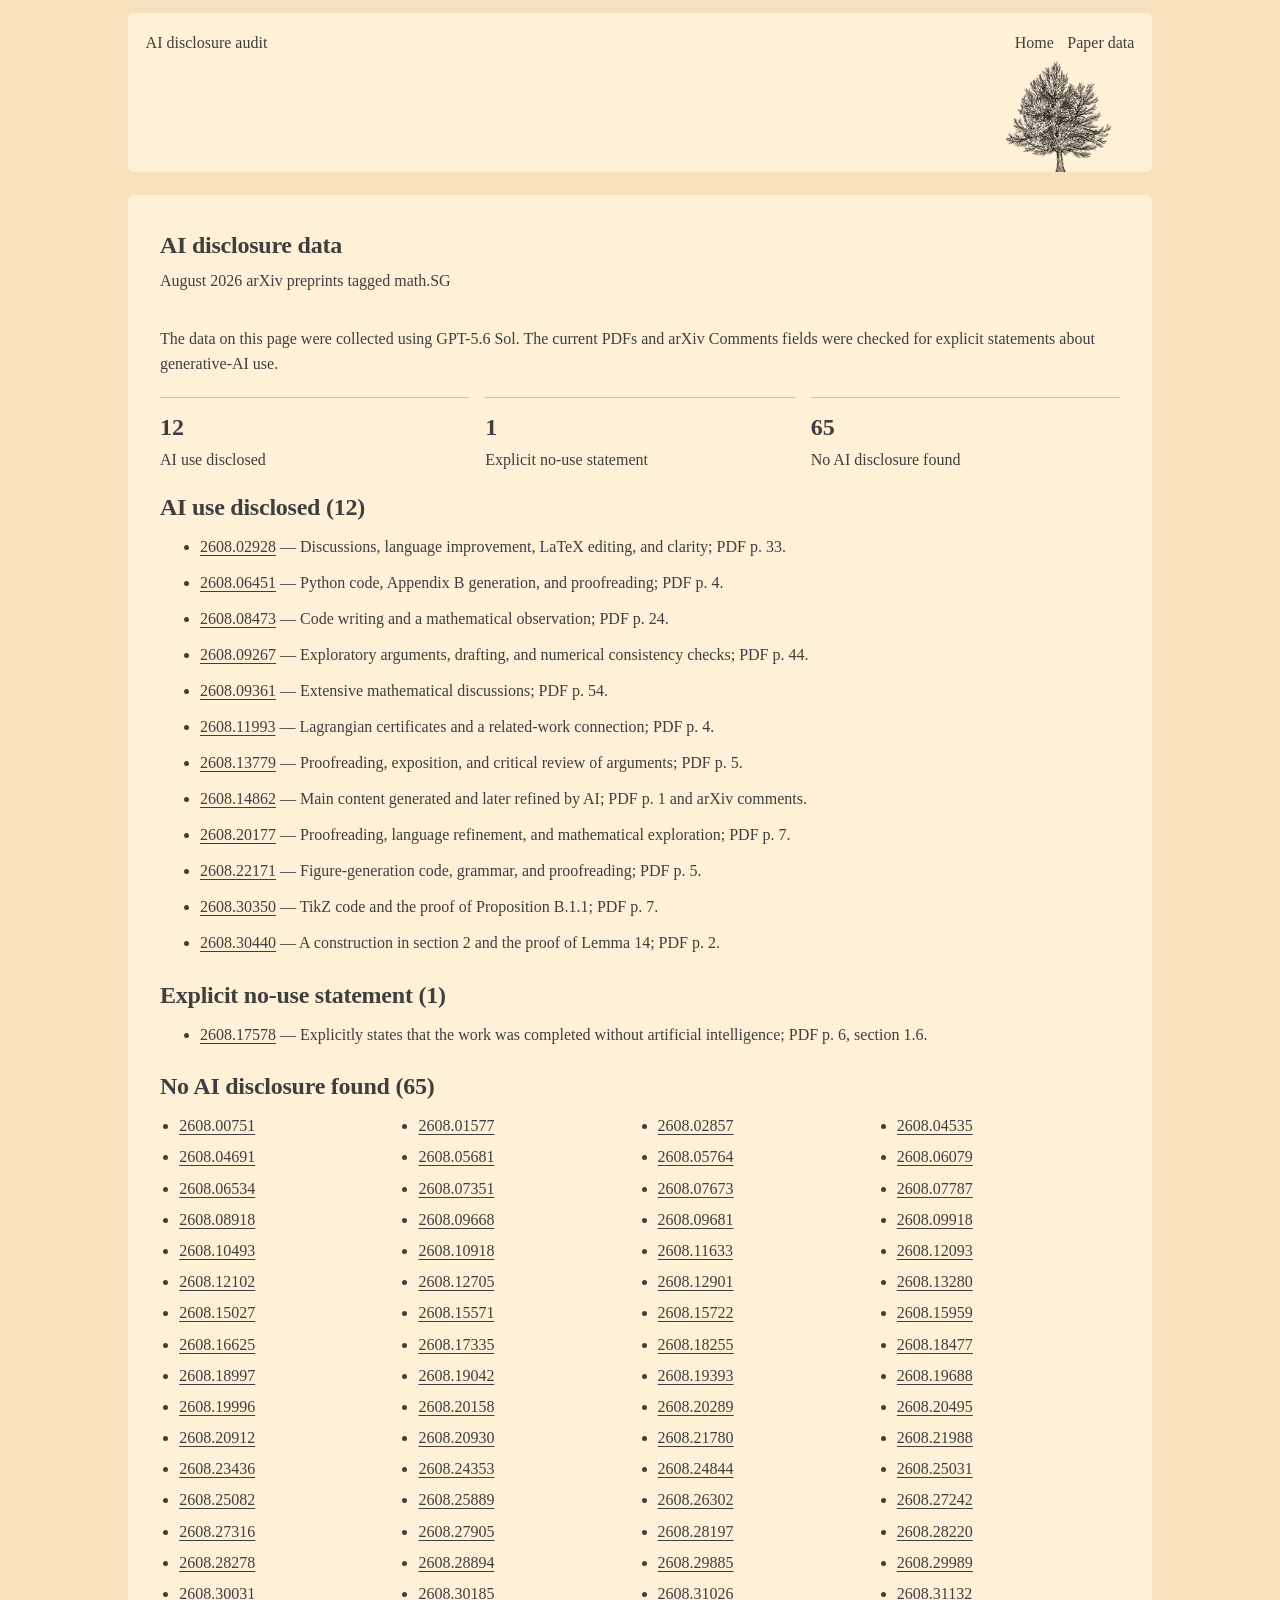
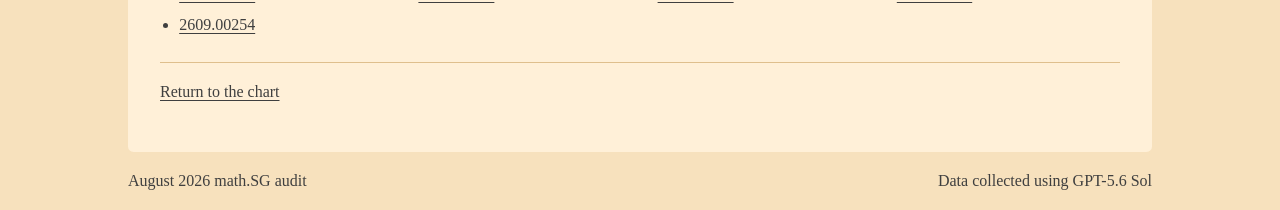
==== ai-disclosure-data.html @ 4f8113ad "Add math.SG AI disclosure analysis" ====
<!doctype html>
<html lang="en">
<head>
  <meta charset="UTF-8" />
  <meta name="viewport" content="width=device-width, initial-scale=1" />
  <meta name="description" content="Paper-by-paper AI disclosure audit for August 2026 arXiv preprints tagged math.SG." />
  <meta name="theme-color" content="#f7e1bd" />
  <title>AI disclosure data</title>
  <link rel="stylesheet" href="styles.css?v=20260910-10" />
</head>
<body class="data-shell">
  <a class="skip-link" href="#content">Skip to content</a>

  <header class="site-header">
    <div class="site-identity">
      <p class="site-byline">AI disclosure audit</p>
    </div>
    <nav class="site-nav" aria-label="Main navigation">
      <a href="index.html">Home</a>
      <a href="#paper-data">Paper data</a>
    </nav>
    <img class="header-tree" src="assets/epinette-tree.png" alt="" aria-hidden="true" />
  </header>

  <main id="content" class="content">
    <section id="paper-data" class="section" aria-labelledby="data-title">
      <div class="section-head">
        <div>
          <h1 id="data-title">AI disclosure data</h1>
          <p class="small-meta">August 2026 arXiv preprints tagged math.SG</p>
        </div>
      </div>

      <p>The data on this page were collected using GPT-5.6 Sol. The current PDFs and arXiv Comments fields were checked for explicit statements about generative-AI use.</p>

      <div class="ai-audit-counts" aria-label="Audit totals">
        <p><strong>12</strong>AI use disclosed</p>
        <p><strong>1</strong>Explicit no-use statement</p>
        <p><strong>65</strong>No AI disclosure found</p>
      </div>

      <h2>AI use disclosed (12)</h2>
      <ul class="ai-evidence-list">
        <li><a href="https://arxiv.org/abs/2608.02928" target="_blank" rel="noreferrer">2608.02928</a> — Discussions, language improvement, LaTeX editing, and clarity; PDF p. 33.</li>
        <li><a href="https://arxiv.org/abs/2608.06451" target="_blank" rel="noreferrer">2608.06451</a> — Python code, Appendix B generation, and proofreading; PDF p. 4.</li>
        <li><a href="https://arxiv.org/abs/2608.08473" target="_blank" rel="noreferrer">2608.08473</a> — Code writing and a mathematical observation; PDF p. 24.</li>
        <li><a href="https://arxiv.org/abs/2608.09267" target="_blank" rel="noreferrer">2608.09267</a> — Exploratory arguments, drafting, and numerical consistency checks; PDF p. 44.</li>
        <li><a href="https://arxiv.org/abs/2608.09361" target="_blank" rel="noreferrer">2608.09361</a> — Extensive mathematical discussions; PDF p. 54.</li>
        <li><a href="https://arxiv.org/abs/2608.11993" target="_blank" rel="noreferrer">2608.11993</a> — Lagrangian certificates and a related-work connection; PDF p. 4.</li>
        <li><a href="https://arxiv.org/abs/2608.13779" target="_blank" rel="noreferrer">2608.13779</a> — Proofreading, exposition, and critical review of arguments; PDF p. 5.</li>
        <li><a href="https://arxiv.org/abs/2608.14862" target="_blank" rel="noreferrer">2608.14862</a> — Main content generated and later refined by AI; PDF p. 1 and arXiv comments.</li>
        <li><a href="https://arxiv.org/abs/2608.20177" target="_blank" rel="noreferrer">2608.20177</a> — Proofreading, language refinement, and mathematical exploration; PDF p. 7.</li>
        <li><a href="https://arxiv.org/abs/2608.22171" target="_blank" rel="noreferrer">2608.22171</a> — Figure-generation code, grammar, and proofreading; PDF p. 5.</li>
        <li><a href="https://arxiv.org/abs/2608.30350" target="_blank" rel="noreferrer">2608.30350</a> — TikZ code and the proof of Proposition B.1.1; PDF p. 7.</li>
        <li><a href="https://arxiv.org/abs/2608.30440" target="_blank" rel="noreferrer">2608.30440</a> — A construction in section 2 and the proof of Lemma 14; PDF p. 2.</li>
      </ul>

      <h2>Explicit no-use statement (1)</h2>
      <ul class="ai-evidence-list">
        <li><a href="https://arxiv.org/abs/2608.17578" target="_blank" rel="noreferrer">2608.17578</a> — Explicitly states that the work was completed without artificial intelligence; PDF p. 6, section 1.6.</li>
      </ul>

      <h2>No AI disclosure found (65)</h2>
      <ul class="ai-id-grid">
        <li><a href="https://arxiv.org/abs/2608.00751" target="_blank" rel="noreferrer">2608.00751</a></li>
        <li><a href="https://arxiv.org/abs/2608.01577" target="_blank" rel="noreferrer">2608.01577</a></li>
        <li><a href="https://arxiv.org/abs/2608.02857" target="_blank" rel="noreferrer">2608.02857</a></li>
        <li><a href="https://arxiv.org/abs/2608.04535" target="_blank" rel="noreferrer">2608.04535</a></li>
        <li><a href="https://arxiv.org/abs/2608.04691" target="_blank" rel="noreferrer">2608.04691</a></li>
        <li><a href="https://arxiv.org/abs/2608.05681" target="_blank" rel="noreferrer">2608.05681</a></li>
        <li><a href="https://arxiv.org/abs/2608.05764" target="_blank" rel="noreferrer">2608.05764</a></li>
        <li><a href="https://arxiv.org/abs/2608.06079" target="_blank" rel="noreferrer">2608.06079</a></li>
        <li><a href="https://arxiv.org/abs/2608.06534" target="_blank" rel="noreferrer">2608.06534</a></li>
        <li><a href="https://arxiv.org/abs/2608.07351" target="_blank" rel="noreferrer">2608.07351</a></li>
        <li><a href="https://arxiv.org/abs/2608.07673" target="_blank" rel="noreferrer">2608.07673</a></li>
        <li><a href="https://arxiv.org/abs/2608.07787" target="_blank" rel="noreferrer">2608.07787</a></li>
        <li><a href="https://arxiv.org/abs/2608.08918" target="_blank" rel="noreferrer">2608.08918</a></li>
        <li><a href="https://arxiv.org/abs/2608.09668" target="_blank" rel="noreferrer">2608.09668</a></li>
        <li><a href="https://arxiv.org/abs/2608.09681" target="_blank" rel="noreferrer">2608.09681</a></li>
        <li><a href="https://arxiv.org/abs/2608.09918" target="_blank" rel="noreferrer">2608.09918</a></li>
        <li><a href="https://arxiv.org/abs/2608.10493" target="_blank" rel="noreferrer">2608.10493</a></li>
        <li><a href="https://arxiv.org/abs/2608.10918" target="_blank" rel="noreferrer">2608.10918</a></li>
        <li><a href="https://arxiv.org/abs/2608.11633" target="_blank" rel="noreferrer">2608.11633</a></li>
        <li><a href="https://arxiv.org/abs/2608.12093" target="_blank" rel="noreferrer">2608.12093</a></li>
        <li><a href="https://arxiv.org/abs/2608.12102" target="_blank" rel="noreferrer">2608.12102</a></li>
        <li><a href="https://arxiv.org/abs/2608.12705" target="_blank" rel="noreferrer">2608.12705</a></li>
        <li><a href="https://arxiv.org/abs/2608.12901" target="_blank" rel="noreferrer">2608.12901</a></li>
        <li><a href="https://arxiv.org/abs/2608.13280" target="_blank" rel="noreferrer">2608.13280</a></li>
        <li><a href="https://arxiv.org/abs/2608.15027" target="_blank" rel="noreferrer">2608.15027</a></li>
        <li><a href="https://arxiv.org/abs/2608.15571" target="_blank" rel="noreferrer">2608.15571</a></li>
        <li><a href="https://arxiv.org/abs/2608.15722" target="_blank" rel="noreferrer">2608.15722</a></li>
        <li><a href="https://arxiv.org/abs/2608.15959" target="_blank" rel="noreferrer">2608.15959</a></li>
        <li><a href="https://arxiv.org/abs/2608.16625" target="_blank" rel="noreferrer">2608.16625</a></li>
        <li><a href="https://arxiv.org/abs/2608.17335" target="_blank" rel="noreferrer">2608.17335</a></li>
        <li><a href="https://arxiv.org/abs/2608.18255" target="_blank" rel="noreferrer">2608.18255</a></li>
        <li><a href="https://arxiv.org/abs/2608.18477" target="_blank" rel="noreferrer">2608.18477</a></li>
        <li><a href="https://arxiv.org/abs/2608.18997" target="_blank" rel="noreferrer">2608.18997</a></li>
        <li><a href="https://arxiv.org/abs/2608.19042" target="_blank" rel="noreferrer">2608.19042</a></li>
        <li><a href="https://arxiv.org/abs/2608.19393" target="_blank" rel="noreferrer">2608.19393</a></li>
        <li><a href="https://arxiv.org/abs/2608.19688" target="_blank" rel="noreferrer">2608.19688</a></li>
        <li><a href="https://arxiv.org/abs/2608.19996" target="_blank" rel="noreferrer">2608.19996</a></li>
        <li><a href="https://arxiv.org/abs/2608.20158" target="_blank" rel="noreferrer">2608.20158</a></li>
        <li><a href="https://arxiv.org/abs/2608.20289" target="_blank" rel="noreferrer">2608.20289</a></li>
        <li><a href="https://arxiv.org/abs/2608.20495" target="_blank" rel="noreferrer">2608.20495</a></li>
        <li><a href="https://arxiv.org/abs/2608.20912" target="_blank" rel="noreferrer">2608.20912</a></li>
        <li><a href="https://arxiv.org/abs/2608.20930" target="_blank" rel="noreferrer">2608.20930</a></li>
        <li><a href="https://arxiv.org/abs/2608.21780" target="_blank" rel="noreferrer">2608.21780</a></li>
        <li><a href="https://arxiv.org/abs/2608.21988" target="_blank" rel="noreferrer">2608.21988</a></li>
        <li><a href="https://arxiv.org/abs/2608.23436" target="_blank" rel="noreferrer">2608.23436</a></li>
        <li><a href="https://arxiv.org/abs/2608.24353" target="_blank" rel="noreferrer">2608.24353</a></li>
        <li><a href="https://arxiv.org/abs/2608.24844" target="_blank" rel="noreferrer">2608.24844</a></li>
        <li><a href="https://arxiv.org/abs/2608.25031" target="_blank" rel="noreferrer">2608.25031</a></li>
        <li><a href="https://arxiv.org/abs/2608.25082" target="_blank" rel="noreferrer">2608.25082</a></li>
        <li><a href="https://arxiv.org/abs/2608.25889" target="_blank" rel="noreferrer">2608.25889</a></li>
        <li><a href="https://arxiv.org/abs/2608.26302" target="_blank" rel="noreferrer">2608.26302</a></li>
        <li><a href="https://arxiv.org/abs/2608.27242" target="_blank" rel="noreferrer">2608.27242</a></li>
        <li><a href="https://arxiv.org/abs/2608.27316" target="_blank" rel="noreferrer">2608.27316</a></li>
        <li><a href="https://arxiv.org/abs/2608.27905" target="_blank" rel="noreferrer">2608.27905</a></li>
        <li><a href="https://arxiv.org/abs/2608.28197" target="_blank" rel="noreferrer">2608.28197</a></li>
        <li><a href="https://arxiv.org/abs/2608.28220" target="_blank" rel="noreferrer">2608.28220</a></li>
        <li><a href="https://arxiv.org/abs/2608.28278" target="_blank" rel="noreferrer">2608.28278</a></li>
        <li><a href="https://arxiv.org/abs/2608.28894" target="_blank" rel="noreferrer">2608.28894</a></li>
        <li><a href="https://arxiv.org/abs/2608.29885" target="_blank" rel="noreferrer">2608.29885</a></li>
        <li><a href="https://arxiv.org/abs/2608.29989" target="_blank" rel="noreferrer">2608.29989</a></li>
        <li><a href="https://arxiv.org/abs/2608.30031" target="_blank" rel="noreferrer">2608.30031</a></li>
        <li><a href="https://arxiv.org/abs/2608.30185" target="_blank" rel="noreferrer">2608.30185</a></li>
        <li><a href="https://arxiv.org/abs/2608.31026" target="_blank" rel="noreferrer">2608.31026</a></li>
        <li><a href="https://arxiv.org/abs/2608.31132" target="_blank" rel="noreferrer">2608.31132</a></li>
        <li><a href="https://arxiv.org/abs/2609.00254" target="_blank" rel="noreferrer">2609.00254</a></li>
      </ul>

      <p class="ai-method-note"><a href="index.html">Return to the chart</a></p>
    </section>
  </main>

  <footer aria-label="Site information" style="display:flex;justify-content:space-between;align-items:flex-end;gap:1rem;width:calc(100% - 2rem);max-width:var(--page-width);margin:1rem auto 0;padding:0 0 1rem;font-size:var(--font-normal);">
    <p style="margin:0;">August 2026 math.SG audit</p>
    <p style="margin:0;text-align:right;">Data collected using GPT-5.6 Sol</p>
  </footer>
</body>
</html>
---- styles.css ----
:root {
  --bg: #f7e1bd;
  --surface: #fff0d8;
  --surface-deep: #f9dcae;
  --text: #3f3f3f;
  --muted: var(--text);
  --line: #dfbf8d;
  --accent: var(--text);
  --accent-hover: var(--text);
  --accent-soft: #efbd72;
  --focus: #b85316;
  --trend: #a94c28;
  --average: #ca7526;
  --shadow: none;
  --radius: 0.35rem;
  --page-width: 36rem;
  --font-normal: 1rem;
  --font-big: 1.5rem;
  font-size: 16px;
}

* {
  box-sizing: border-box;
}

body {
  margin: 0;
  min-height: 100vh;
  background: var(--bg);
  color: var(--text);
  font-size: var(--font-normal);
  line-height: 1.6;
}

code {
  font-size: var(--font-normal);
}

a {
  color: var(--text);
  text-underline-offset: 3px;
}

.about-copy .intro-copy a {
  color: var(--text);
  text-decoration: underline;
}

a:hover {
  color: var(--text);
  text-decoration-thickness: 2px;
}

a:focus-visible,
.btn:focus-visible {
  outline: 3px solid color-mix(in srgb, var(--accent) 38%, transparent);
  outline-offset: 3px;
}

.skip-link {
  position: absolute;
  left: -999px;
  top: 10px;
  background: var(--surface-deep);
  color: var(--text);
  padding: 0.5rem 0.8rem;
  border-radius: 0.4rem;
}

.skip-link:focus {
  left: 10px;
  z-index: 10;
}

.site-header {
  position: relative;
  display: grid;
  grid-template-columns: minmax(0, 1fr) auto;
  grid-template-areas:
    "identity nav"
    "identity tree";
  gap: 0.35rem 1.5rem;
  align-items: start;
  padding: 1rem 1.1rem;
  margin: 0.8rem auto;
  width: calc(100% - 2rem);
  max-width: var(--page-width);
  background: var(--surface);
  border-radius: var(--radius);
  box-shadow: var(--shadow);
  backdrop-filter: none;
  overflow: hidden;
}

.site-identity {
  grid-area: identity;
  min-width: 0;
}

.brand-name {
  display: inline-block;
  margin: 0;
  color: var(--text);
  text-decoration: none;
  font-size: var(--font-big);
  font-weight: 700;
  line-height: 1.1;
}

.site-byline {
  margin: 0.24rem 0 0;
  color: var(--text);
  font-size: var(--font-normal);
  line-height: 1.25;
}

.site-nav {
  grid-area: nav;
  display: flex;
  flex-wrap: wrap;
  justify-content: flex-end;
  gap: 0.85rem;
  padding-top: 0.08rem;
}

.header-tree {
  grid-area: tree;
  display: block;
  width: clamp(7.5rem, 16vw, 10rem);
  max-height: 7.2rem;
  margin: -0.1rem -0.25rem -1.15rem 0;
  justify-self: end;
  align-self: end;
  object-fit: contain;
  opacity: 0.92;
  pointer-events: none;
  user-select: none;
}

.site-nav a {
  font-size: var(--font-normal);
  text-decoration: none;
  color: var(--text);
  font-weight: 400;
}

.site-nav a:hover {
  color: var(--text);
  text-decoration: underline;
  text-decoration-thickness: 1px;
  text-underline-offset: 0.2em;
}

.header-right {
  display: flex;
  align-items: center;
  gap: 0.8rem;
}

.btn,
button.btn {
  cursor: pointer;
  border: 1px solid var(--line);
  border-radius: 0.2rem;
  padding: 0.55rem 0.85rem;
  display: inline-block;
  font-size: var(--font-normal);
  text-decoration: none;
  color: var(--text);
  background: var(--surface);
}

button.btn-ghost {
  background: transparent;
}

.btn:hover,
button.btn:hover {
  border-color: var(--focus);
  box-shadow: none;
}

.btn-outline {
  border-style: dashed;
}

.content {
  width: calc(100% - 2rem);
  max-width: var(--page-width);
  margin: 0 auto;
}

.section {
  margin-top: 1.4rem;
  padding: clamp(1.35rem, 3vw, 2rem);
  background: var(--surface);
  border-radius: var(--radius);
  box-shadow: var(--shadow);
}

.section-head {
  display: flex;
  justify-content: space-between;
  align-items: baseline;
  gap: 1rem;
  flex-wrap: wrap;
}

.sr-only {
  position: absolute;
  width: 1px;
  height: 1px;
  padding: 0;
  margin: -1px;
  overflow: hidden;
  clip: rect(0, 0, 0, 0);
  white-space: nowrap;
  border: 0;
}

.ai-tools {
  display: flex;
  flex-direction: column;
  align-items: flex-end;
  gap: 0.45rem;
}

.ai-tools .small-meta {
  margin: 0;
  text-align: right;
}

.ai-period-switch {
  display: inline-flex;
  align-items: baseline;
  min-inline-size: 0;
  margin: 0;
  padding: 0;
  border: 0;
}

.ai-period-switch input {
  position: absolute;
  inline-size: 1px;
  block-size: 1px;
  overflow: hidden;
  clip: rect(0, 0, 0, 0);
}

.ai-period-switch label {
  padding: 0;
  color: var(--text);
  cursor: pointer;
  font-size: var(--font-normal);
  font-weight: 400;
  text-decoration: none;
}

.ai-period-switch input:checked + label {
  padding-inline: 0.12em;
  background: var(--line);
  color: var(--text);
  text-decoration: none;
}

.ai-period-punctuation {
  color: var(--text);
}

.ai-period-switch input:focus-visible + label {
  outline: 3px solid color-mix(in srgb, var(--focus) 45%, transparent);
  outline-offset: 2px;
}

h1,
h2,
h3 {
  font-size: var(--font-big);
  font-weight: 700;
  line-height: 1.25;
}

h1,
h2 {
  margin: 0.2rem 0 0;
  letter-spacing: -0.01em;
}

h3 {
  margin-top: 0;
}

.kicker {
  margin: 0;
  text-transform: none;
  letter-spacing: 0;
  font-size: var(--font-big);
  color: var(--text);
  font-weight: 700;
}

.card {
  border-radius: var(--radius);
  background: transparent;
  padding: 1rem;
}

.chart-card {
  margin-top: 1rem;
}

.annual-summary {
  margin-top: 1.35rem;
  padding-top: 1.15rem;
}

.annual-summary h2 {
  font-size: var(--font-big);
  letter-spacing: 0;
}

.ai-disclosure-title {
  margin-top: 1.5rem;
}

.ai-disclosure-chart {
  display: grid;
  grid-template-columns: minmax(9rem, 12rem) minmax(0, 1fr);
  gap: 1.5rem;
  align-items: center;
  margin: 1.25rem 0 0;
}

.ai-disclosure-pie {
  width: 100%;
  aspect-ratio: 1;
  border: 1px solid var(--text);
  border-radius: 50%;
  background: conic-gradient(
    var(--text) 0 15.3846%,
    var(--trend) 15.3846% 16.6667%,
    var(--line) 16.6667% 100%
  );
}

.ai-disclosure-legend {
  display: grid;
  gap: 0.55rem;
  margin: 0;
  padding: 0;
  list-style: none;
}

.ai-disclosure-legend li {
  display: grid;
  grid-template-columns: 0.9rem minmax(0, 1fr);
  gap: 0.55rem;
  align-items: start;
}

.ai-disclosure-swatch {
  width: 0.9rem;
  height: 0.9rem;
  margin-top: 0.35rem;
  border: 1px solid var(--text);
}

.ai-disclosure-swatch.ai-use {
  background: var(--text);
}

.ai-disclosure-swatch.no-use {
  background: var(--trend);
}

.ai-disclosure-swatch.no-disclosure {
  background: var(--line);
}

.ai-data-link {
  margin: 1rem 0 0;
}

body.data-shell {
  --page-width: 64rem;
}

.ai-audit-counts {
  display: grid;
  grid-template-columns: repeat(3, minmax(0, 1fr));
  gap: 1rem;
  margin: 1.25rem 0;
}

.ai-audit-counts p {
  margin: 0;
  padding-top: 0.65rem;
  border-top: 1px solid var(--line);
}

.ai-audit-counts strong {
  display: block;
  font-size: var(--font-big);
}

.ai-evidence-list,
.ai-id-grid {
  margin: 0.75rem 0 1.5rem;
}

.ai-evidence-list li {
  margin-bottom: 0.65rem;
}

.ai-id-grid {
  display: grid;
  grid-template-columns: repeat(4, minmax(0, 1fr));
  gap: 0.35rem 1rem;
  padding-left: 1.2rem;
  font-variant-numeric: tabular-nums;
}

.ai-method-note {
  padding-top: 1rem;
  border-top: 1px solid var(--line);
}

.table-scroll {
  margin-top: 0.8rem;
  overflow-x: auto;
  border-radius: 0;
  background: transparent;
}

.annual-table {
  width: 100%;
  min-width: 46rem;
  border-collapse: collapse;
  color: var(--text);
  background: transparent;
  font-variant-numeric: tabular-nums;
}

.annual-table caption {
  padding: 0 0 0.65rem;
  color: var(--text);
  text-align: left;
  font-size: var(--font-normal);
  font-weight: 400;
}

.annual-table th,
.annual-table td {
  padding: 0.65rem 0.8rem;
  border: 1px solid var(--line);
  color: var(--text);
  background: transparent;
  text-align: center;
  white-space: nowrap;
}

.annual-table th {
  color: var(--text);
  font-weight: 400;
}

.annual-table thead th {
  background: transparent;
}

.annual-table th[scope='row'] {
  min-width: 10rem;
  text-align: left;
  background: transparent;
}

.small-meta {
  color: var(--text);
  margin-top: 0.5rem;
}

.section-actions {
  margin-top: 0.75rem;
  display: flex;
  justify-content: space-between;
  align-items: center;
  gap: 1rem;
  flex-wrap: wrap;
}

canvas {
  width: 100%;
  max-width: 100%;
  height: auto;
  display: block;
}

.stats-grid {
  display: grid;
  grid-template-columns: 2fr 1fr;
  gap: 1rem;
}

.summary {
  display: grid;
  gap: 0.7rem;
}

.summary div {
  display: flex;
  justify-content: space-between;
  gap: 1rem;
  border-bottom: 1px dashed var(--line);
  padding-bottom: 0.4rem;
}

.summary dt {
  color: var(--text);
  margin: 0;
}

.summary dd {
  margin: 0;
  font-weight: 400;
}

.panel {
  padding: 1rem;
  border-radius: calc(var(--radius) - 0.25rem);
  background: color-mix(in srgb, var(--surface) 88%, var(--surface-deep));
}

.panel-soft {
  background: color-mix(in srgb, var(--accent-soft) 55%, var(--surface));
}

.about-grid,
.resource-grid,
.quote-grid {
  display: grid;
  gap: 1rem;
  margin-top: 1.1rem;
}

.about-grid {
  grid-template-columns: 1fr;
  align-items: start;
}

.about-side {
  display: grid;
  gap: 1rem;
  align-content: start;
}

.about-photo {
  position: relative;
  aspect-ratio: 16 / 9;
  margin: 0;
  overflow: hidden;
  border-radius: calc(var(--radius) - 0.2rem);
  background: #fff0d8;
}

.about-photo img {
  display: block;
  width: 100%;
  height: 100%;
  object-fit: cover;
  object-position: center 54%;
  filter: saturate(0.88) contrast(0.94);
}

.about-photo figcaption {
  position: absolute;
  bottom: 0.75rem;
  left: 0.75rem;
  margin: 0;
  padding: 0.34rem 0.55rem;
  background: #fff0d8;
  color: var(--text);
  font-size: var(--font-normal);
  font-weight: 400;
  letter-spacing: 0;
  text-transform: none;
}

.resource-grid {
  grid-template-columns: minmax(0, 1.25fr) minmax(14rem, 0.75fr);
}

.quote-grid {
  grid-template-columns: repeat(2, minmax(0, 1fr));
}

.intro-copy {
  margin-top: 0;
  font-size: var(--font-normal);
  line-height: 1.65;
}

.info-card,
.quote-card {
  margin: 0;
  padding: 1.1rem 1.15rem;
  border-radius: calc(var(--radius) - 0.2rem);
  background: #fff0d8;
}

.resource-list,
.project-list {
  margin: 0;
  padding-left: 1.15rem;
  line-height: 1.3;
}

.resource-list li + li,
.project-list li + li {
  margin-top: 0;
}

.project-list {
  margin-top: 0.85rem;
  padding-left: 1.25rem;
  list-style: disc;
}

.project-list li {
  display: list-item;
  padding: 0;
  border: 0;
}

.project-list span {
  color: var(--text);
  font-size: inherit;
}

.content-group {
  padding: 1.15rem;
  border-radius: calc(var(--radius) - 0.2rem);
  background: color-mix(in srgb, var(--surface) 92%, var(--bg));
}

.quote-card {
  background: color-mix(in srgb, var(--accent-soft) 44%, var(--surface));
}

.quote-card blockquote {
  margin: 0;
  font-size: var(--font-normal);
  font-weight: 400;
  line-height: 1.45;
}

.quote-card figcaption {
  margin-top: 0.8rem;
  color: var(--text);
  font-size: var(--font-normal);
}

.words-note {
  margin-bottom: 0;
}

.contact-section {
  background: color-mix(in srgb, var(--surface-deep) 43%, var(--surface));
}

@media (max-width: 850px) {
  .stats-grid,
  .about-grid,
  .resource-grid,
  .quote-grid {
    grid-template-columns: 1fr;
  }

  .stats-grid {
    grid-template-columns: 1fr;
  }

  .section-head,
  .section-actions {
    flex-direction: column;
    align-items: flex-start;
  }

  .section-head {
    gap: 0.6rem;
  }

  .ai-tools {
    align-items: flex-start;
  }

  .ai-tools .small-meta {
    text-align: left;
  }

  .ai-disclosure-chart,
  .ai-audit-counts {
    grid-template-columns: 1fr;
  }

  .ai-disclosure-pie {
    max-width: 12rem;
  }

  .ai-id-grid {
    grid-template-columns: repeat(2, minmax(0, 1fr));
  }

  .site-header {
    grid-template-columns: minmax(0, 1fr) clamp(6.5rem, 24vw, 9rem);
    grid-template-areas:
      "identity tree"
      "nav tree";
    gap: 0.65rem 1rem;
    border-radius: var(--radius);
  }

  .site-nav {
    justify-content: flex-start;
    padding-top: 0;
  }

  .header-tree {
    width: 100%;
    max-height: 8rem;
    margin: -0.65rem -0.2rem -0.8rem 0;
    align-self: center;
  }

}
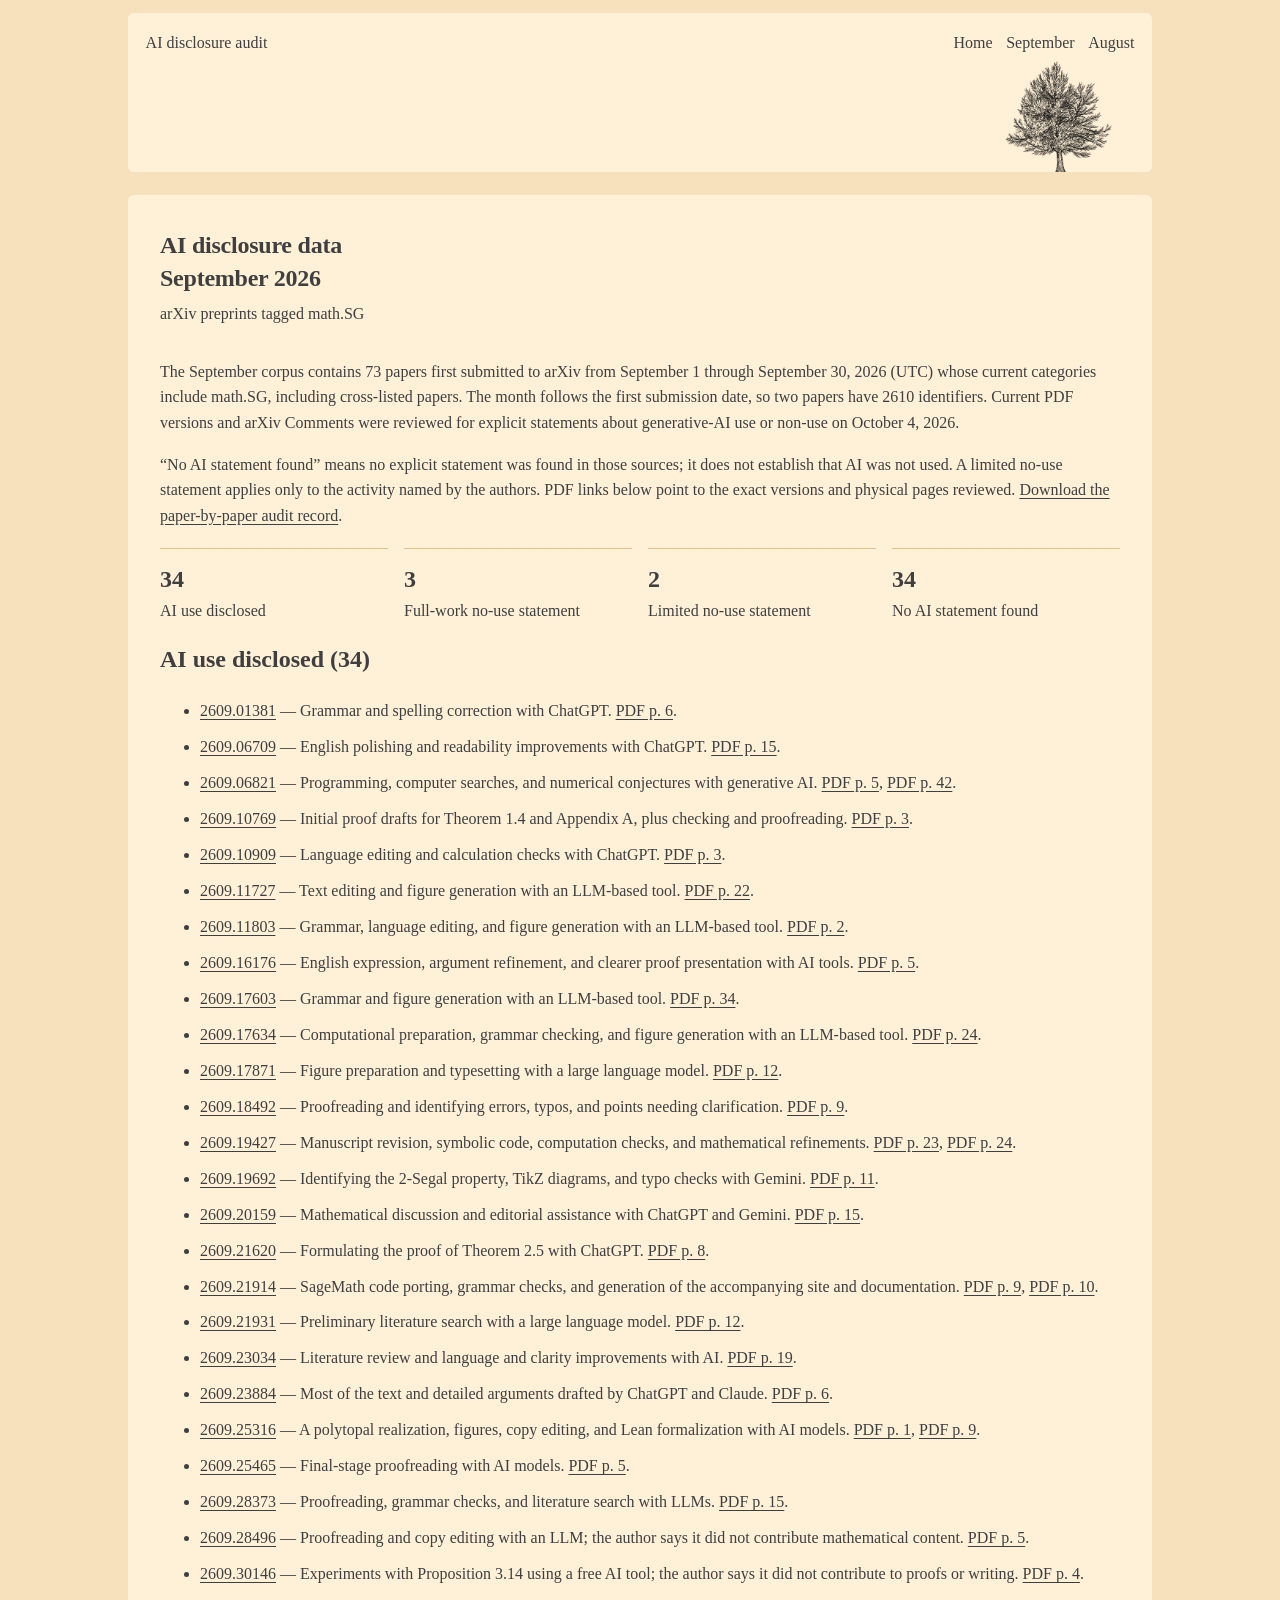
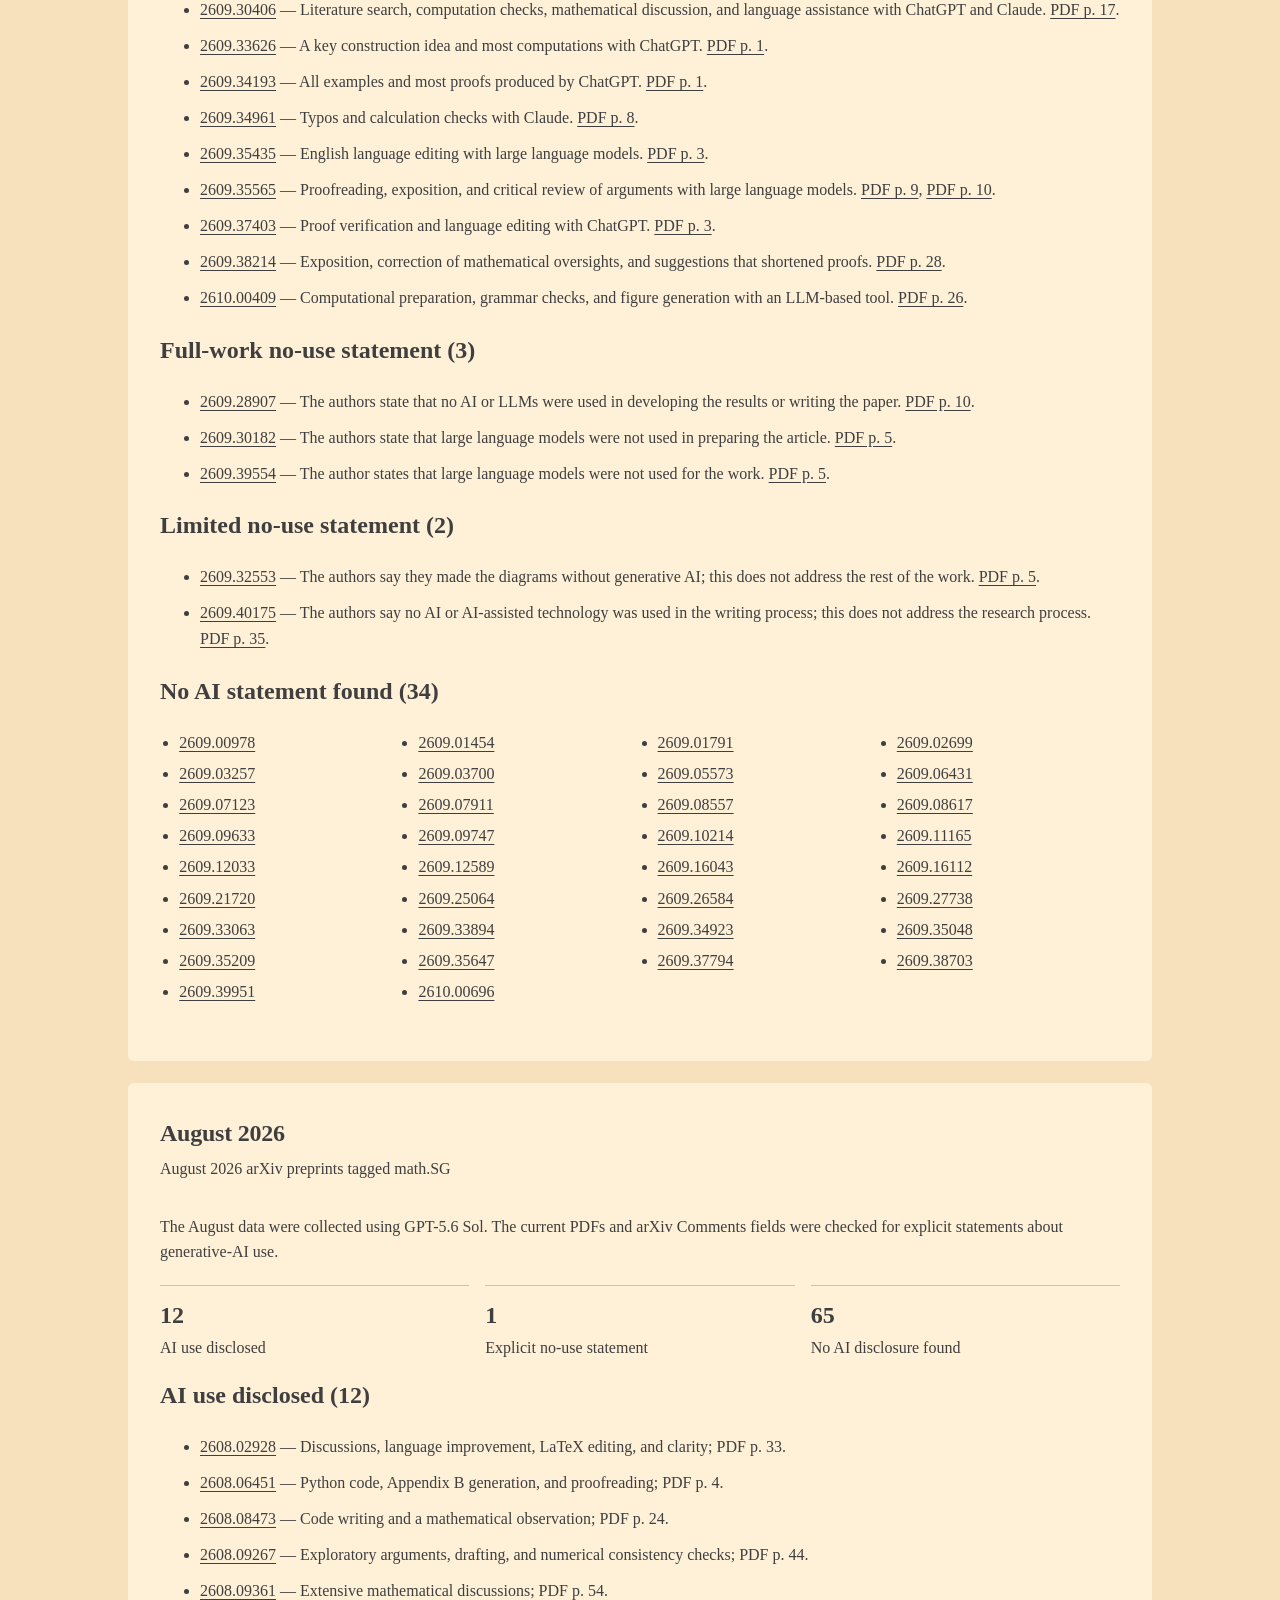
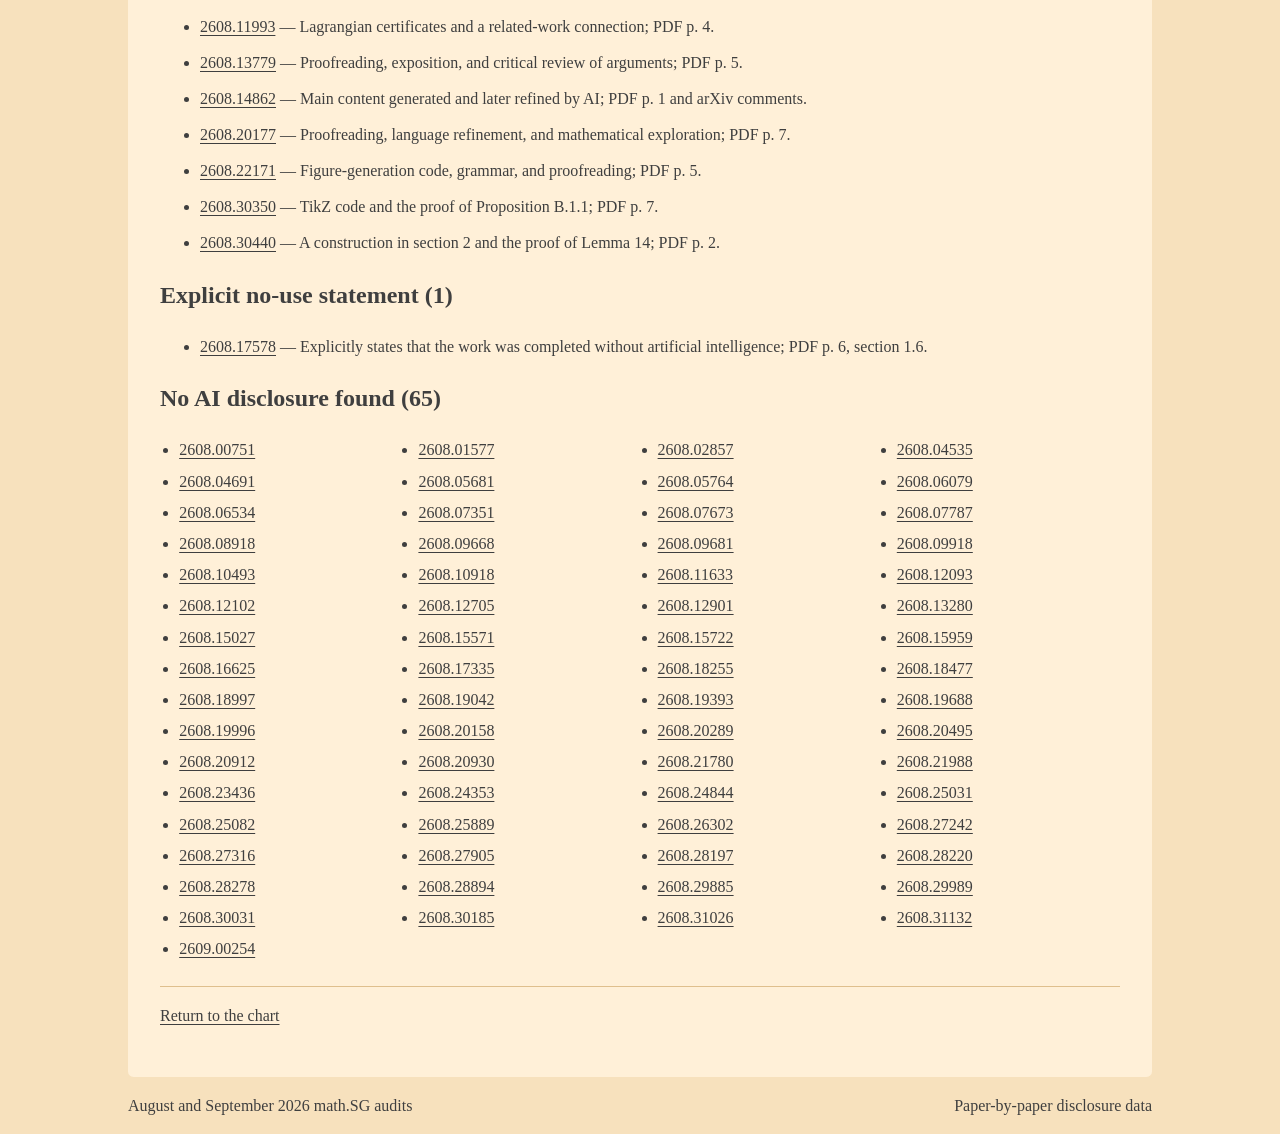
==== commit 626eaa35: "Audit September 2026 math.SG AI disclosures" ====
--- a/ai-disclosure-data.html
+++ b/ai-disclosure-data.html
@@ -3,10 +3,11 @@
 <head>
   <meta charset="UTF-8" />
   <meta name="viewport" content="width=device-width, initial-scale=1" />
-  <meta name="description" content="Paper-by-paper AI disclosure audit for August 2026 arXiv preprints tagged math.SG." />
+  <meta name="description" content="Paper-by-paper AI disclosure audits for August and September 2026 arXiv preprints tagged math.SG." />
   <meta name="theme-color" content="#f7e1bd" />
   <title>AI disclosure data</title>
-  <link rel="stylesheet" href="styles.css?v=20260910-10" />
+  <link rel="icon" type="image/png" href="assets/quebec-flag-icon-spear.png" />
+  <link rel="stylesheet" href="styles.css?v=20261004-1" />
 </head>
 <body class="data-shell">
   <a class="skip-link" href="#content">Skip to content</a>
@@ -17,21 +18,131 @@
     </div>
     <nav class="site-nav" aria-label="Main navigation">
       <a href="index.html">Home</a>
-      <a href="#paper-data">Paper data</a>
+      <a href="#september-2026">September</a>
+      <a href="#august-2026">August</a>
     </nav>
     <img class="header-tree" src="assets/epinette-tree.png" alt="" aria-hidden="true" />
   </header>
 
   <main id="content" class="content">
-    <section id="paper-data" class="section" aria-labelledby="data-title">
+    <section id="september-2026" class="section" aria-labelledby="september-title">
       <div class="section-head">
         <div>
           <h1 id="data-title">AI disclosure data</h1>
+          <h2 id="september-title">September 2026</h2>
+          <p class="small-meta">arXiv preprints tagged math.SG</p>
+        </div>
+      </div>
+
+      <p>The September corpus contains 73 papers first submitted to arXiv from September 1 through September 30, 2026 (UTC) whose current categories include math.SG, including cross-listed papers. The month follows the first submission date, so two papers have 2610 identifiers. Current PDF versions and arXiv Comments were reviewed for explicit statements about generative-AI use or non-use on October 4, 2026.</p>
+      <p>“No AI statement found” means no explicit statement was found in those sources; it does not establish that AI was not used. A limited no-use statement applies only to the activity named by the authors. PDF links below point to the exact versions and physical pages reviewed. <a href="data/ai_disclosure_2026_09.json">Download the paper-by-paper audit record</a>.</p>
+
+      <div class="ai-audit-counts ai-audit-counts--four" aria-label="September audit totals">
+        <p><strong>34</strong>AI use disclosed</p>
+        <p><strong>3</strong>Full-work no-use statement</p>
+        <p><strong>2</strong>Limited no-use statement</p>
+        <p><strong>34</strong>No AI statement found</p>
+      </div>
+
+      <h3>AI use disclosed (34)</h3>
+      <ul class="ai-evidence-list">
+        <li><a href="https://arxiv.org/abs/2609.01381" target="_blank" rel="noreferrer">2609.01381</a> — Grammar and spelling correction with ChatGPT. <a href="https://arxiv.org/pdf/2609.01381v1#page=6" target="_blank" rel="noreferrer">PDF p. 6</a>.</li>
+        <li><a href="https://arxiv.org/abs/2609.06709" target="_blank" rel="noreferrer">2609.06709</a> — English polishing and readability improvements with ChatGPT. <a href="https://arxiv.org/pdf/2609.06709v1#page=15" target="_blank" rel="noreferrer">PDF p. 15</a>.</li>
+        <li><a href="https://arxiv.org/abs/2609.06821" target="_blank" rel="noreferrer">2609.06821</a> — Programming, computer searches, and numerical conjectures with generative AI. <a href="https://arxiv.org/pdf/2609.06821v1#page=5" target="_blank" rel="noreferrer">PDF p. 5</a>, <a href="https://arxiv.org/pdf/2609.06821v1#page=42" target="_blank" rel="noreferrer">PDF p. 42</a>.</li>
+        <li><a href="https://arxiv.org/abs/2609.10769" target="_blank" rel="noreferrer">2609.10769</a> — Initial proof drafts for Theorem 1.4 and Appendix A, plus checking and proofreading. <a href="https://arxiv.org/pdf/2609.10769v1#page=3" target="_blank" rel="noreferrer">PDF p. 3</a>.</li>
+        <li><a href="https://arxiv.org/abs/2609.10909" target="_blank" rel="noreferrer">2609.10909</a> — Language editing and calculation checks with ChatGPT. <a href="https://arxiv.org/pdf/2609.10909v1#page=3" target="_blank" rel="noreferrer">PDF p. 3</a>.</li>
+        <li><a href="https://arxiv.org/abs/2609.11727" target="_blank" rel="noreferrer">2609.11727</a> — Text editing and figure generation with an LLM-based tool. <a href="https://arxiv.org/pdf/2609.11727v1#page=22" target="_blank" rel="noreferrer">PDF p. 22</a>.</li>
+        <li><a href="https://arxiv.org/abs/2609.11803" target="_blank" rel="noreferrer">2609.11803</a> — Grammar, language editing, and figure generation with an LLM-based tool. <a href="https://arxiv.org/pdf/2609.11803v1#page=2" target="_blank" rel="noreferrer">PDF p. 2</a>.</li>
+        <li><a href="https://arxiv.org/abs/2609.16176" target="_blank" rel="noreferrer">2609.16176</a> — English expression, argument refinement, and clearer proof presentation with AI tools. <a href="https://arxiv.org/pdf/2609.16176v1#page=5" target="_blank" rel="noreferrer">PDF p. 5</a>.</li>
+        <li><a href="https://arxiv.org/abs/2609.17603" target="_blank" rel="noreferrer">2609.17603</a> — Grammar and figure generation with an LLM-based tool. <a href="https://arxiv.org/pdf/2609.17603v1#page=34" target="_blank" rel="noreferrer">PDF p. 34</a>.</li>
+        <li><a href="https://arxiv.org/abs/2609.17634" target="_blank" rel="noreferrer">2609.17634</a> — Computational preparation, grammar checking, and figure generation with an LLM-based tool. <a href="https://arxiv.org/pdf/2609.17634v1#page=24" target="_blank" rel="noreferrer">PDF p. 24</a>.</li>
+        <li><a href="https://arxiv.org/abs/2609.17871" target="_blank" rel="noreferrer">2609.17871</a> — Figure preparation and typesetting with a large language model. <a href="https://arxiv.org/pdf/2609.17871v1#page=12" target="_blank" rel="noreferrer">PDF p. 12</a>.</li>
+        <li><a href="https://arxiv.org/abs/2609.18492" target="_blank" rel="noreferrer">2609.18492</a> — Proofreading and identifying errors, typos, and points needing clarification. <a href="https://arxiv.org/pdf/2609.18492v1#page=9" target="_blank" rel="noreferrer">PDF p. 9</a>.</li>
+        <li><a href="https://arxiv.org/abs/2609.19427" target="_blank" rel="noreferrer">2609.19427</a> — Manuscript revision, symbolic code, computation checks, and mathematical refinements. <a href="https://arxiv.org/pdf/2609.19427v1#page=23" target="_blank" rel="noreferrer">PDF p. 23</a>, <a href="https://arxiv.org/pdf/2609.19427v1#page=24" target="_blank" rel="noreferrer">PDF p. 24</a>.</li>
+        <li><a href="https://arxiv.org/abs/2609.19692" target="_blank" rel="noreferrer">2609.19692</a> — Identifying the 2-Segal property, TikZ diagrams, and typo checks with Gemini. <a href="https://arxiv.org/pdf/2609.19692v1#page=11" target="_blank" rel="noreferrer">PDF p. 11</a>.</li>
+        <li><a href="https://arxiv.org/abs/2609.20159" target="_blank" rel="noreferrer">2609.20159</a> — Mathematical discussion and editorial assistance with ChatGPT and Gemini. <a href="https://arxiv.org/pdf/2609.20159v1#page=15" target="_blank" rel="noreferrer">PDF p. 15</a>.</li>
+        <li><a href="https://arxiv.org/abs/2609.21620" target="_blank" rel="noreferrer">2609.21620</a> — Formulating the proof of Theorem 2.5 with ChatGPT. <a href="https://arxiv.org/pdf/2609.21620v1#page=8" target="_blank" rel="noreferrer">PDF p. 8</a>.</li>
+        <li><a href="https://arxiv.org/abs/2609.21914" target="_blank" rel="noreferrer">2609.21914</a> — SageMath code porting, grammar checks, and generation of the accompanying site and documentation. <a href="https://arxiv.org/pdf/2609.21914v1#page=9" target="_blank" rel="noreferrer">PDF p. 9</a>, <a href="https://arxiv.org/pdf/2609.21914v1#page=10" target="_blank" rel="noreferrer">PDF p. 10</a>.</li>
+        <li><a href="https://arxiv.org/abs/2609.21931" target="_blank" rel="noreferrer">2609.21931</a> — Preliminary literature search with a large language model. <a href="https://arxiv.org/pdf/2609.21931v1#page=12" target="_blank" rel="noreferrer">PDF p. 12</a>.</li>
+        <li><a href="https://arxiv.org/abs/2609.23034" target="_blank" rel="noreferrer">2609.23034</a> — Literature review and language and clarity improvements with AI. <a href="https://arxiv.org/pdf/2609.23034v1#page=19" target="_blank" rel="noreferrer">PDF p. 19</a>.</li>
+        <li><a href="https://arxiv.org/abs/2609.23884" target="_blank" rel="noreferrer">2609.23884</a> — Most of the text and detailed arguments drafted by ChatGPT and Claude. <a href="https://arxiv.org/pdf/2609.23884v3#page=6" target="_blank" rel="noreferrer">PDF p. 6</a>.</li>
+        <li><a href="https://arxiv.org/abs/2609.25316" target="_blank" rel="noreferrer">2609.25316</a> — A polytopal realization, figures, copy editing, and Lean formalization with AI models. <a href="https://arxiv.org/pdf/2609.25316v1#page=1" target="_blank" rel="noreferrer">PDF p. 1</a>, <a href="https://arxiv.org/pdf/2609.25316v1#page=9" target="_blank" rel="noreferrer">PDF p. 9</a>.</li>
+        <li><a href="https://arxiv.org/abs/2609.25465" target="_blank" rel="noreferrer">2609.25465</a> — Final-stage proofreading with AI models. <a href="https://arxiv.org/pdf/2609.25465v1#page=5" target="_blank" rel="noreferrer">PDF p. 5</a>.</li>
+        <li><a href="https://arxiv.org/abs/2609.28373" target="_blank" rel="noreferrer">2609.28373</a> — Proofreading, grammar checks, and literature search with LLMs. <a href="https://arxiv.org/pdf/2609.28373v1#page=15" target="_blank" rel="noreferrer">PDF p. 15</a>.</li>
+        <li><a href="https://arxiv.org/abs/2609.28496" target="_blank" rel="noreferrer">2609.28496</a> — Proofreading and copy editing with an LLM; the author says it did not contribute mathematical content. <a href="https://arxiv.org/pdf/2609.28496v1#page=5" target="_blank" rel="noreferrer">PDF p. 5</a>.</li>
+        <li><a href="https://arxiv.org/abs/2609.30146" target="_blank" rel="noreferrer">2609.30146</a> — Experiments with Proposition 3.14 using a free AI tool; the author says it did not contribute to proofs or writing. <a href="https://arxiv.org/pdf/2609.30146v1#page=4" target="_blank" rel="noreferrer">PDF p. 4</a>.</li>
+        <li><a href="https://arxiv.org/abs/2609.30406" target="_blank" rel="noreferrer">2609.30406</a> — Literature search, computation checks, mathematical discussion, and language assistance with ChatGPT and Claude. <a href="https://arxiv.org/pdf/2609.30406v2#page=17" target="_blank" rel="noreferrer">PDF p. 17</a>.</li>
+        <li><a href="https://arxiv.org/abs/2609.33626" target="_blank" rel="noreferrer">2609.33626</a> — A key construction idea and most computations with ChatGPT. <a href="https://arxiv.org/pdf/2609.33626v1#page=1" target="_blank" rel="noreferrer">PDF p. 1</a>.</li>
+        <li><a href="https://arxiv.org/abs/2609.34193" target="_blank" rel="noreferrer">2609.34193</a> — All examples and most proofs produced by ChatGPT. <a href="https://arxiv.org/pdf/2609.34193v1#page=1" target="_blank" rel="noreferrer">PDF p. 1</a>.</li>
+        <li><a href="https://arxiv.org/abs/2609.34961" target="_blank" rel="noreferrer">2609.34961</a> — Typos and calculation checks with Claude. <a href="https://arxiv.org/pdf/2609.34961v1#page=8" target="_blank" rel="noreferrer">PDF p. 8</a>.</li>
+        <li><a href="https://arxiv.org/abs/2609.35435" target="_blank" rel="noreferrer">2609.35435</a> — English language editing with large language models. <a href="https://arxiv.org/pdf/2609.35435v1#page=3" target="_blank" rel="noreferrer">PDF p. 3</a>.</li>
+        <li><a href="https://arxiv.org/abs/2609.35565" target="_blank" rel="noreferrer">2609.35565</a> — Proofreading, exposition, and critical review of arguments with large language models. <a href="https://arxiv.org/pdf/2609.35565v1#page=9" target="_blank" rel="noreferrer">PDF p. 9</a>, <a href="https://arxiv.org/pdf/2609.35565v1#page=10" target="_blank" rel="noreferrer">PDF p. 10</a>.</li>
+        <li><a href="https://arxiv.org/abs/2609.37403" target="_blank" rel="noreferrer">2609.37403</a> — Proof verification and language editing with ChatGPT. <a href="https://arxiv.org/pdf/2609.37403v1#page=3" target="_blank" rel="noreferrer">PDF p. 3</a>.</li>
+        <li><a href="https://arxiv.org/abs/2609.38214" target="_blank" rel="noreferrer">2609.38214</a> — Exposition, correction of mathematical oversights, and suggestions that shortened proofs. <a href="https://arxiv.org/pdf/2609.38214v1#page=28" target="_blank" rel="noreferrer">PDF p. 28</a>.</li>
+        <li><a href="https://arxiv.org/abs/2610.00409" target="_blank" rel="noreferrer">2610.00409</a> — Computational preparation, grammar checks, and figure generation with an LLM-based tool. <a href="https://arxiv.org/pdf/2610.00409v1#page=26" target="_blank" rel="noreferrer">PDF p. 26</a>.</li>
+      </ul>
+
+      <h3>Full-work no-use statement (3)</h3>
+      <ul class="ai-evidence-list">
+        <li><a href="https://arxiv.org/abs/2609.28907" target="_blank" rel="noreferrer">2609.28907</a> — The authors state that no AI or LLMs were used in developing the results or writing the paper. <a href="https://arxiv.org/pdf/2609.28907v1#page=10" target="_blank" rel="noreferrer">PDF p. 10</a>.</li>
+        <li><a href="https://arxiv.org/abs/2609.30182" target="_blank" rel="noreferrer">2609.30182</a> — The authors state that large language models were not used in preparing the article. <a href="https://arxiv.org/pdf/2609.30182v1#page=5" target="_blank" rel="noreferrer">PDF p. 5</a>.</li>
+        <li><a href="https://arxiv.org/abs/2609.39554" target="_blank" rel="noreferrer">2609.39554</a> — The author states that large language models were not used for the work. <a href="https://arxiv.org/pdf/2609.39554v1#page=5" target="_blank" rel="noreferrer">PDF p. 5</a>.</li>
+      </ul>
+
+      <h3>Limited no-use statement (2)</h3>
+      <ul class="ai-evidence-list">
+        <li><a href="https://arxiv.org/abs/2609.32553" target="_blank" rel="noreferrer">2609.32553</a> — The authors say they made the diagrams without generative AI; this does not address the rest of the work. <a href="https://arxiv.org/pdf/2609.32553v1#page=5" target="_blank" rel="noreferrer">PDF p. 5</a>.</li>
+        <li><a href="https://arxiv.org/abs/2609.40175" target="_blank" rel="noreferrer">2609.40175</a> — The authors say no AI or AI-assisted technology was used in the writing process; this does not address the research process. <a href="https://arxiv.org/pdf/2609.40175v1#page=35" target="_blank" rel="noreferrer">PDF p. 35</a>.</li>
+      </ul>
+
+      <h3>No AI statement found (34)</h3>
+      <ul class="ai-id-grid">
+        <li><a href="https://arxiv.org/abs/2609.00978" target="_blank" rel="noreferrer">2609.00978</a></li>
+        <li><a href="https://arxiv.org/abs/2609.01454" target="_blank" rel="noreferrer">2609.01454</a></li>
+        <li><a href="https://arxiv.org/abs/2609.01791" target="_blank" rel="noreferrer">2609.01791</a></li>
+        <li><a href="https://arxiv.org/abs/2609.02699" target="_blank" rel="noreferrer">2609.02699</a></li>
+        <li><a href="https://arxiv.org/abs/2609.03257" target="_blank" rel="noreferrer">2609.03257</a></li>
+        <li><a href="https://arxiv.org/abs/2609.03700" target="_blank" rel="noreferrer">2609.03700</a></li>
+        <li><a href="https://arxiv.org/abs/2609.05573" target="_blank" rel="noreferrer">2609.05573</a></li>
+        <li><a href="https://arxiv.org/abs/2609.06431" target="_blank" rel="noreferrer">2609.06431</a></li>
+        <li><a href="https://arxiv.org/abs/2609.07123" target="_blank" rel="noreferrer">2609.07123</a></li>
+        <li><a href="https://arxiv.org/abs/2609.07911" target="_blank" rel="noreferrer">2609.07911</a></li>
+        <li><a href="https://arxiv.org/abs/2609.08557" target="_blank" rel="noreferrer">2609.08557</a></li>
+        <li><a href="https://arxiv.org/abs/2609.08617" target="_blank" rel="noreferrer">2609.08617</a></li>
+        <li><a href="https://arxiv.org/abs/2609.09633" target="_blank" rel="noreferrer">2609.09633</a></li>
+        <li><a href="https://arxiv.org/abs/2609.09747" target="_blank" rel="noreferrer">2609.09747</a></li>
+        <li><a href="https://arxiv.org/abs/2609.10214" target="_blank" rel="noreferrer">2609.10214</a></li>
+        <li><a href="https://arxiv.org/abs/2609.11165" target="_blank" rel="noreferrer">2609.11165</a></li>
+        <li><a href="https://arxiv.org/abs/2609.12033" target="_blank" rel="noreferrer">2609.12033</a></li>
+        <li><a href="https://arxiv.org/abs/2609.12589" target="_blank" rel="noreferrer">2609.12589</a></li>
+        <li><a href="https://arxiv.org/abs/2609.16043" target="_blank" rel="noreferrer">2609.16043</a></li>
+        <li><a href="https://arxiv.org/abs/2609.16112" target="_blank" rel="noreferrer">2609.16112</a></li>
+        <li><a href="https://arxiv.org/abs/2609.21720" target="_blank" rel="noreferrer">2609.21720</a></li>
+        <li><a href="https://arxiv.org/abs/2609.25064" target="_blank" rel="noreferrer">2609.25064</a></li>
+        <li><a href="https://arxiv.org/abs/2609.26584" target="_blank" rel="noreferrer">2609.26584</a></li>
+        <li><a href="https://arxiv.org/abs/2609.27738" target="_blank" rel="noreferrer">2609.27738</a></li>
+        <li><a href="https://arxiv.org/abs/2609.33063" target="_blank" rel="noreferrer">2609.33063</a></li>
+        <li><a href="https://arxiv.org/abs/2609.33894" target="_blank" rel="noreferrer">2609.33894</a></li>
+        <li><a href="https://arxiv.org/abs/2609.34923" target="_blank" rel="noreferrer">2609.34923</a></li>
+        <li><a href="https://arxiv.org/abs/2609.35048" target="_blank" rel="noreferrer">2609.35048</a></li>
+        <li><a href="https://arxiv.org/abs/2609.35209" target="_blank" rel="noreferrer">2609.35209</a></li>
+        <li><a href="https://arxiv.org/abs/2609.35647" target="_blank" rel="noreferrer">2609.35647</a></li>
+        <li><a href="https://arxiv.org/abs/2609.37794" target="_blank" rel="noreferrer">2609.37794</a></li>
+        <li><a href="https://arxiv.org/abs/2609.38703" target="_blank" rel="noreferrer">2609.38703</a></li>
+        <li><a href="https://arxiv.org/abs/2609.39951" target="_blank" rel="noreferrer">2609.39951</a></li>
+        <li><a href="https://arxiv.org/abs/2610.00696" target="_blank" rel="noreferrer">2610.00696</a></li>
+      </ul>
+    </section>
+
+    <section id="august-2026" class="section" aria-labelledby="august-title">
+      <div class="section-head">
+        <div>
+          <h2 id="august-title">August 2026</h2>
           <p class="small-meta">August 2026 arXiv preprints tagged math.SG</p>
         </div>
       </div>
 
-      <p>The data on this page were collected using GPT-5.6 Sol. The current PDFs and arXiv Comments fields were checked for explicit statements about generative-AI use.</p>
+      <p>The August data were collected using GPT-5.6 Sol. The current PDFs and arXiv Comments fields were checked for explicit statements about generative-AI use.</p>
 
       <div class="ai-audit-counts" aria-label="Audit totals">
         <p><strong>12</strong>AI use disclosed</p>
@@ -39,7 +150,7 @@
         <p><strong>65</strong>No AI disclosure found</p>
       </div>
 
-      <h2>AI use disclosed (12)</h2>
+      <h3>AI use disclosed (12)</h3>
       <ul class="ai-evidence-list">
         <li><a href="https://arxiv.org/abs/2608.02928" target="_blank" rel="noreferrer">2608.02928</a> — Discussions, language improvement, LaTeX editing, and clarity; PDF p. 33.</li>
         <li><a href="https://arxiv.org/abs/2608.06451" target="_blank" rel="noreferrer">2608.06451</a> — Python code, Appendix B generation, and proofreading; PDF p. 4.</li>
@@ -55,12 +166,12 @@
         <li><a href="https://arxiv.org/abs/2608.30440" target="_blank" rel="noreferrer">2608.30440</a> — A construction in section 2 and the proof of Lemma 14; PDF p. 2.</li>
       </ul>
 
-      <h2>Explicit no-use statement (1)</h2>
+      <h3>Explicit no-use statement (1)</h3>
       <ul class="ai-evidence-list">
         <li><a href="https://arxiv.org/abs/2608.17578" target="_blank" rel="noreferrer">2608.17578</a> — Explicitly states that the work was completed without artificial intelligence; PDF p. 6, section 1.6.</li>
       </ul>
 
-      <h2>No AI disclosure found (65)</h2>
+      <h3>No AI disclosure found (65)</h3>
       <ul class="ai-id-grid">
         <li><a href="https://arxiv.org/abs/2608.00751" target="_blank" rel="noreferrer">2608.00751</a></li>
         <li><a href="https://arxiv.org/abs/2608.01577" target="_blank" rel="noreferrer">2608.01577</a></li>
@@ -134,8 +245,8 @@
   </main>
 
   <footer aria-label="Site information" style="display:flex;justify-content:space-between;align-items:flex-end;gap:1rem;width:calc(100% - 2rem);max-width:var(--page-width);margin:1rem auto 0;padding:0 0 1rem;font-size:var(--font-normal);">
-    <p style="margin:0;">August 2026 math.SG audit</p>
-    <p style="margin:0;text-align:right;">Data collected using GPT-5.6 Sol</p>
+    <p style="margin:0;">August and September 2026 math.SG audits</p>
+    <p style="margin:0;text-align:right;">Paper-by-paper disclosure data</p>
   </footer>
 </body>
 </html>
--- a/styles.css
+++ b/styles.css
@@ -392,6 +392,10 @@
   margin: 1.25rem 0;
 }
 
+.ai-audit-counts--four {
+  grid-template-columns: repeat(4, minmax(0, 1fr));
+}
+
 .ai-audit-counts p {
   margin: 0;
   padding-top: 0.65rem;
@@ -549,7 +553,7 @@
 
 .about-side {
   display: grid;
-  gap: 1rem;
+  gap: 0.45rem;
   align-content: start;
 }
 
@@ -619,6 +623,30 @@
   margin-top: 0;
 }
 
+.upcoming-talks {
+  margin-top: 0.9rem;
+  padding-top: 0.8rem;
+  border-top: 1px solid var(--line);
+}
+
+.upcoming-talks h3 {
+  margin: 0 0 0.35rem;
+}
+
+.upcoming-talks-list {
+  margin: 0;
+  padding-left: 1.15rem;
+  line-height: 1.3;
+}
+
+.upcoming-talks-list li + li {
+  margin-top: 0.25rem;
+}
+
+.upcoming-talks-status {
+  color: var(--text);
+}
+
 .project-list {
   margin-top: 0.85rem;
   padding-left: 1.25rem;
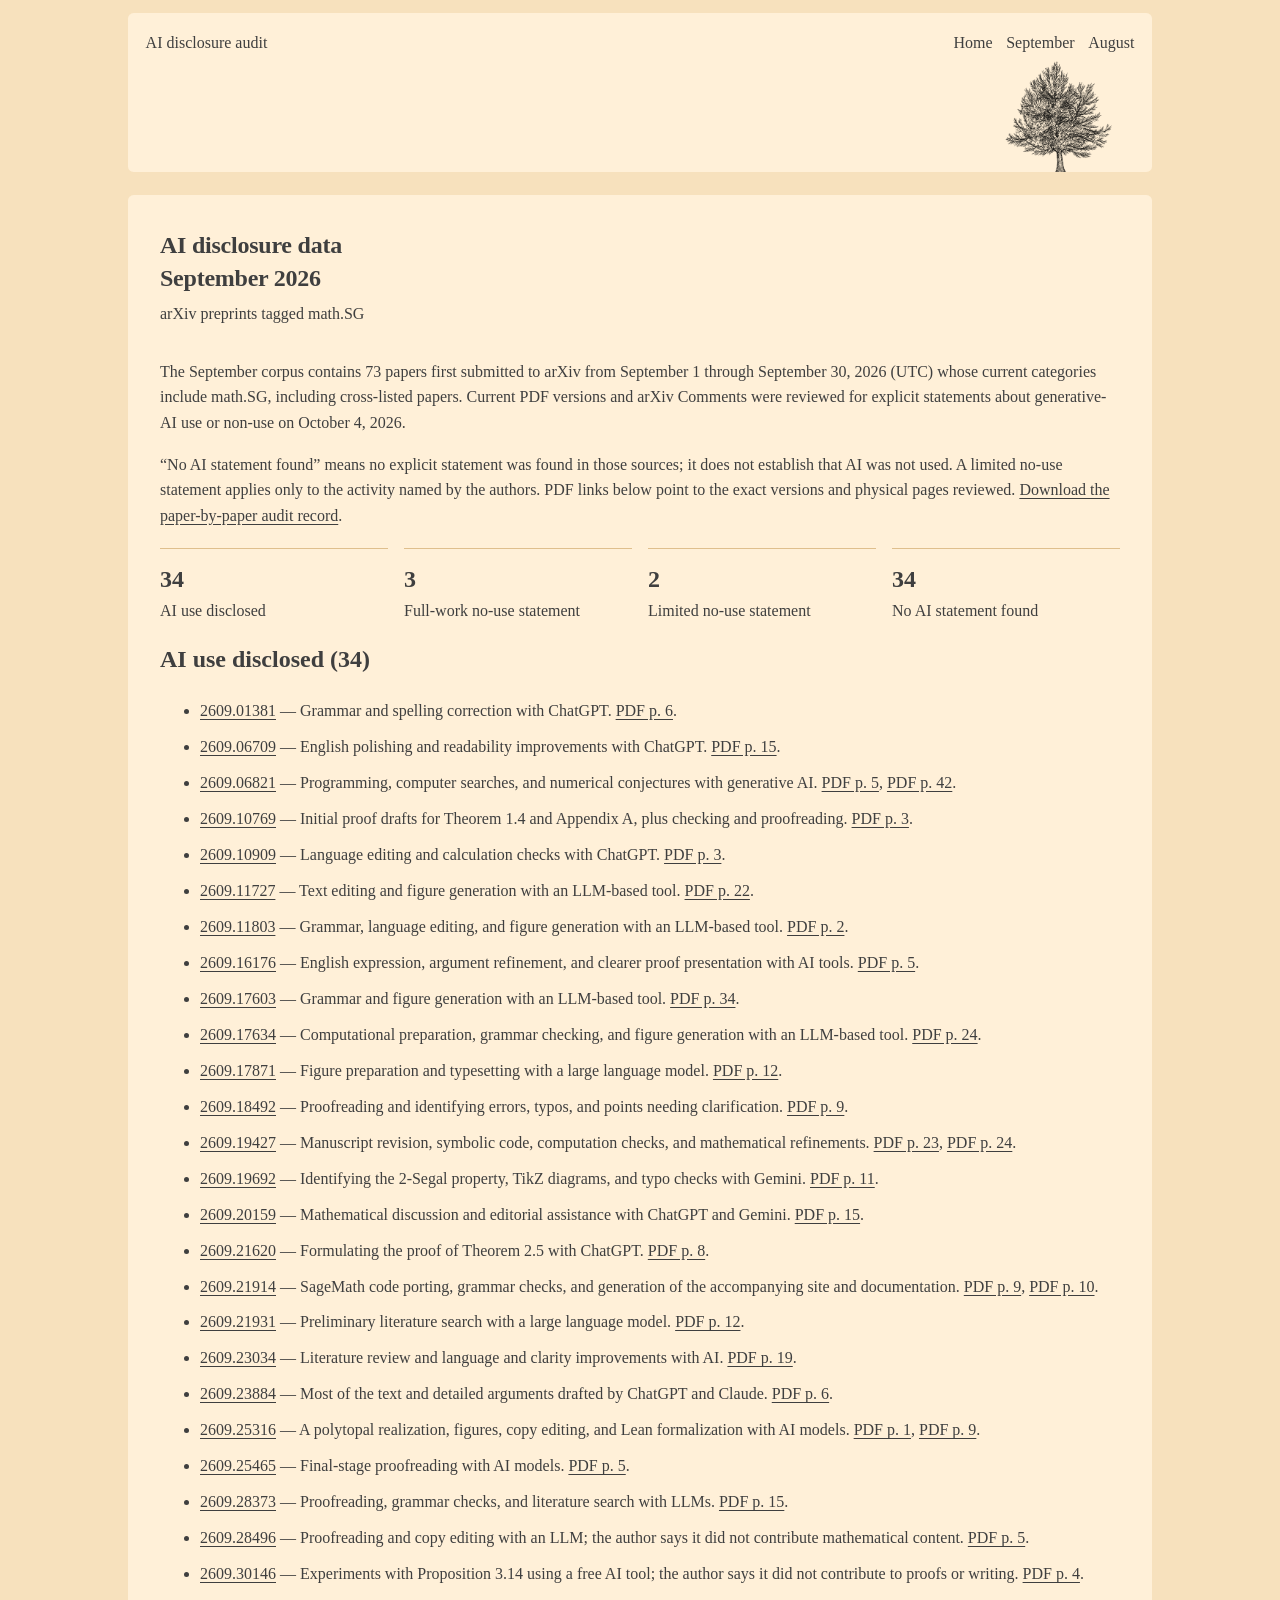
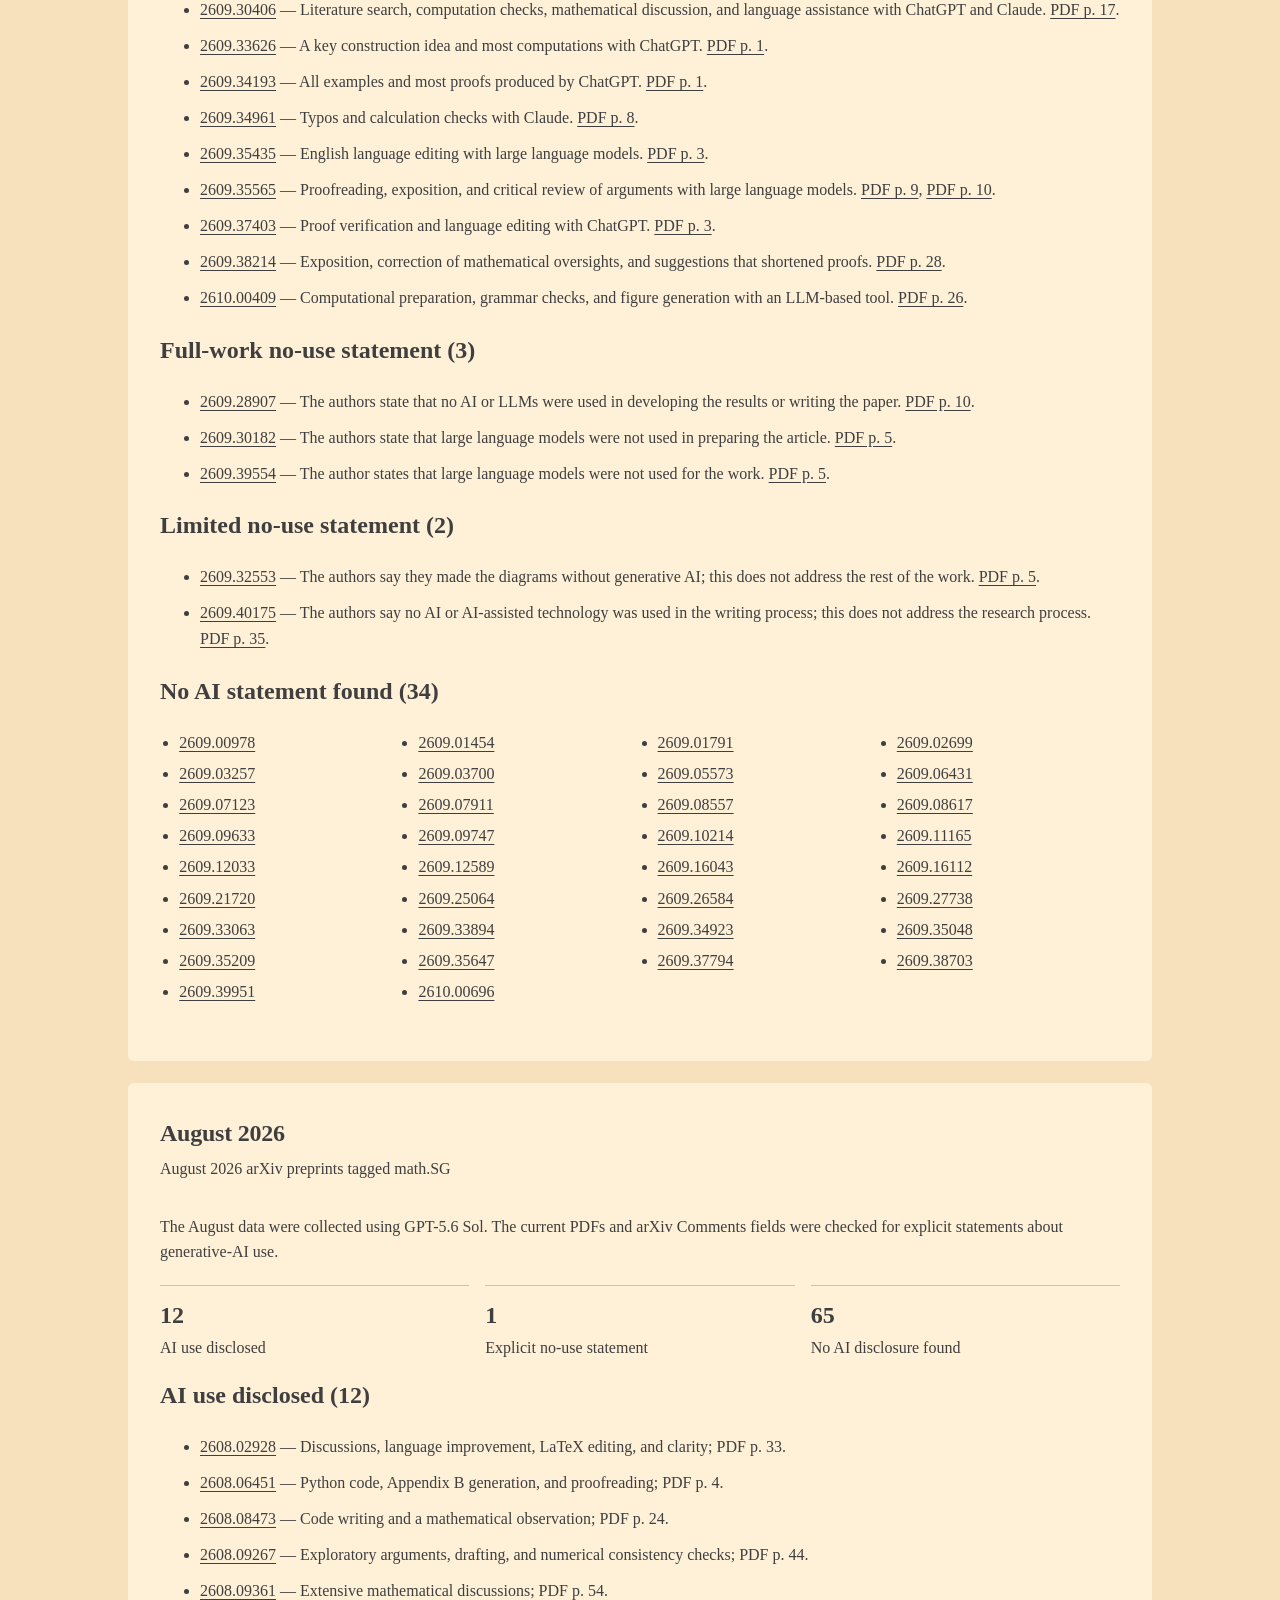
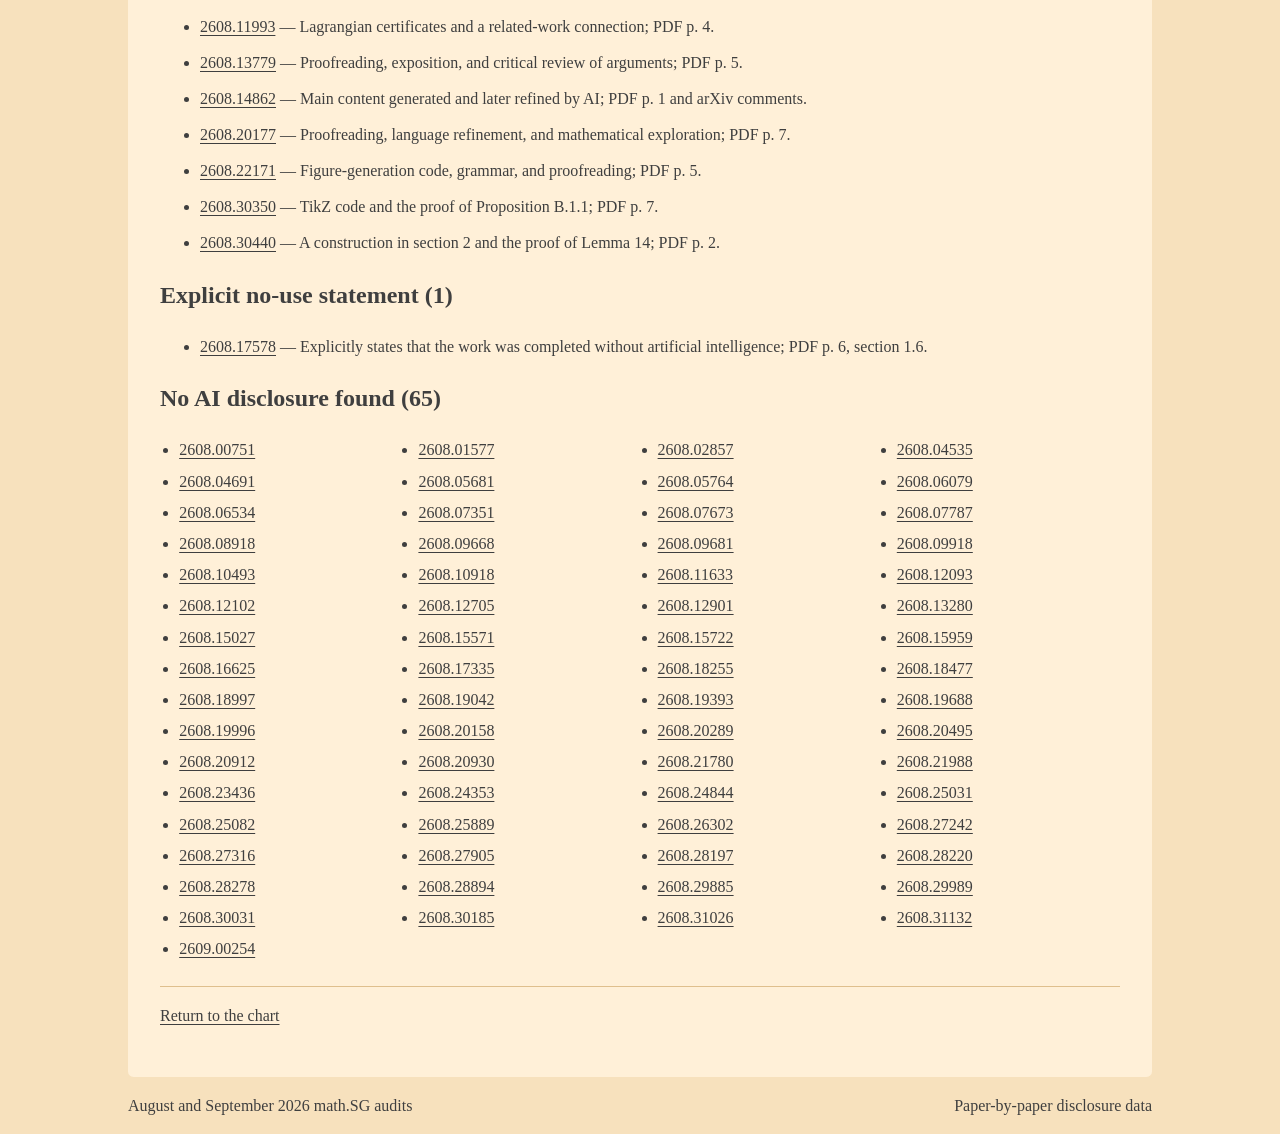
==== commit 2d5e2038: "Update ai-disclosure-data.html" ====
--- a/ai-disclosure-data.html
+++ b/ai-disclosure-data.html
@@ -7,7 +7,7 @@
   <meta name="theme-color" content="#f7e1bd" />
   <title>AI disclosure data</title>
   <link rel="icon" type="image/png" href="assets/quebec-flag-icon-spear.png" />
-  <link rel="stylesheet" href="styles.css?v=20261004-1" />
+  <link rel="stylesheet" href="styles.css?v=20261004-11" />
 </head>
 <body class="data-shell">
   <a class="skip-link" href="#content">Skip to content</a>
@@ -34,7 +34,7 @@
         </div>
       </div>
 
-      <p>The September corpus contains 73 papers first submitted to arXiv from September 1 through September 30, 2026 (UTC) whose current categories include math.SG, including cross-listed papers. The month follows the first submission date, so two papers have 2610 identifiers. Current PDF versions and arXiv Comments were reviewed for explicit statements about generative-AI use or non-use on October 4, 2026.</p>
+      <p>The September corpus contains 73 papers first submitted to arXiv from September 1 through September 30, 2026 (UTC) whose current categories include math.SG, including cross-listed papers. Current PDF versions and arXiv Comments were reviewed for explicit statements about generative-AI use or non-use on October 4, 2026.</p>
       <p>“No AI statement found” means no explicit statement was found in those sources; it does not establish that AI was not used. A limited no-use statement applies only to the activity named by the authors. PDF links below point to the exact versions and physical pages reviewed. <a href="data/ai_disclosure_2026_09.json">Download the paper-by-paper audit record</a>.</p>
 
       <div class="ai-audit-counts ai-audit-counts--four" aria-label="September audit totals">
--- a/styles.css
+++ b/styles.css
@@ -51,6 +51,12 @@
   text-decoration-thickness: 2px;
 }
 
+a[href]:hover,
+button:hover,
+label[for]:hover {
+  font-weight: 700;
+}
+
 a:focus-visible,
 .btn:focus-visible {
   outline: 3px solid color-mix(in srgb, var(--accent) 38%, transparent);
@@ -225,6 +231,10 @@
   gap: 0.45rem;
 }
 
+.ai-tools[hidden] {
+  display: none;
+}
+
 .ai-tools .small-meta {
   margin: 0;
   text-align: right;
@@ -237,6 +247,72 @@
   margin: 0;
   padding: 0;
   border: 0;
+}
+
+.ai-period-switch[hidden],
+.month-picker[hidden] {
+  display: none;
+}
+
+.month-picker,
+.month-options {
+  display: flex;
+  flex-wrap: wrap;
+  align-items: baseline;
+}
+
+.month-picker {
+  gap: 0 0.45rem;
+  margin-bottom: 0.35rem;
+}
+
+.month-options {
+  gap: 0 0.5rem;
+}
+
+.month-option {
+  padding: 0;
+  border: 0;
+  background: none;
+  color: var(--text);
+  cursor: pointer;
+  font: inherit;
+  text-decoration: underline;
+  text-underline-offset: 3px;
+}
+
+.month-option[aria-pressed="true"],
+.month-option:hover {
+  font-weight: 700;
+}
+
+.month-option:focus-visible {
+  outline: 3px solid color-mix(in srgb, var(--focus) 45%, transparent);
+  outline-offset: 2px;
+}
+
+.tracker-mode-switch {
+  display: block;
+  margin: 0 0 0.8rem;
+  padding: 0;
+  border: 0;
+  background: none;
+  color: var(--text);
+  cursor: pointer;
+  font: inherit;
+  text-align: left;
+  text-decoration: underline;
+  text-underline-offset: 3px;
+}
+
+.tracker-mode-switch[hidden],
+#year-to-date-tracker[hidden] {
+  display: none;
+}
+
+.tracker-mode-switch:focus-visible {
+  outline: 3px solid color-mix(in srgb, var(--focus) 45%, transparent);
+  outline-offset: 2px;
 }
 
 .ai-period-switch input {
@@ -290,6 +366,10 @@
   margin-top: 0;
 }
 
+.tracker-title {
+  margin: 0 0 0.7rem;
+}
+
 .kicker {
   margin: 0;
   text-transform: none;
@@ -305,13 +385,35 @@
   padding: 1rem;
 }
 
-.chart-card {
-  margin-top: 1rem;
+#year-to-date-tracker > .chart-card,
+.monthly-tracker > .chart-card {
+  margin-top: 0.5rem;
+  padding: 0.5rem 1rem 0;
 }
 
 .annual-summary {
-  margin-top: 1.35rem;
-  padding-top: 1.15rem;
+  margin-top: 0.5rem;
+  padding-top: 0;
+}
+
+.annual-summary .table-scroll {
+  margin-top: 0;
+}
+
+.monthly-tracker {
+  display: flow-root;
+}
+
+.monthly-tracker[hidden] {
+  display: none;
+}
+
+#ai-month-context {
+  margin: 0.2rem 0 0;
+}
+
+.monthly-tracker > .small-meta {
+  margin: 0.2rem 0 0;
 }
 
 .annual-summary h2 {
@@ -321,6 +423,20 @@
 
 .ai-disclosure-title {
   margin-top: 1.5rem;
+}
+
+.ai-disclosure-summary {
+  margin-top: 1.3rem;
+  padding-top: 1.1rem;
+  border-top: 1px solid var(--line);
+}
+
+.ai-disclosure-summary[hidden] {
+  display: none;
+}
+
+.ai-disclosure-summary h2 {
+  margin: 0;
 }
 
 .ai-disclosure-chart {
@@ -329,6 +445,25 @@
   gap: 1.5rem;
   align-items: center;
   margin: 1.25rem 0 0;
+}
+
+.ai-disclosure-summary .ai-disclosure-chart {
+  grid-template-columns: minmax(7rem, 9rem) minmax(0, 1fr);
+  gap: 1rem;
+  align-items: start;
+  margin-top: 0.75rem;
+}
+
+.ai-disclosure-summary figcaption > p:first-child {
+  margin: 0 0 0.55rem;
+}
+
+.ai-disclosure-summary .ai-disclosure-legend {
+  gap: 0.3rem;
+}
+
+.ai-disclosure-summary .ai-data-link {
+  margin-top: 0.7rem;
 }
 
 .ai-disclosure-pie {
@@ -373,6 +508,10 @@
   background: var(--trend);
 }
 
+.ai-disclosure-swatch.limited-no-use {
+  background: var(--average);
+}
+
 .ai-disclosure-swatch.no-disclosure {
   background: var(--line);
 }
@@ -434,11 +573,36 @@
   overflow-x: auto;
   border-radius: 0;
   background: transparent;
+  scrollbar-width: thin;
+  scrollbar-color: var(--bg) transparent;
+}
+
+.table-scroll::-webkit-scrollbar {
+  height: 0.5rem;
+}
+
+.table-scroll::-webkit-scrollbar-track {
+  background: transparent;
+}
+
+.table-scroll::-webkit-scrollbar-thumb {
+  border: 2px solid transparent;
+  border-radius: 999px;
+  background: var(--bg);
+  background-clip: padding-box;
+}
+
+.table-scroll::-webkit-scrollbar-thumb:hover {
+  background: var(--accent-soft);
+  background-clip: padding-box;
+}
+
+.table-scroll::-webkit-scrollbar-button {
+  display: none;
 }
 
 .annual-table {
-  width: 100%;
-  min-width: 46rem;
+  width: auto;
   border-collapse: collapse;
   color: var(--text);
   background: transparent;
@@ -446,7 +610,8 @@
 }
 
 .annual-table caption {
-  padding: 0 0 0.65rem;
+  width: min(32rem, calc(100vw - 5rem));
+  padding: 0 0 0.3rem;
   color: var(--text);
   text-align: left;
   font-size: var(--font-normal);
@@ -455,12 +620,13 @@
 
 .annual-table th,
 .annual-table td {
-  padding: 0.65rem 0.8rem;
+  padding: 0.35rem 0.45rem;
   border: 1px solid var(--line);
   color: var(--text);
   background: transparent;
   text-align: center;
   white-space: nowrap;
+  font-size: var(--font-normal);
 }
 
 .annual-table th {
@@ -473,7 +639,7 @@
 }
 
 .annual-table th[scope='row'] {
-  min-width: 10rem;
+  min-width: 9rem;
   text-align: left;
   background: transparent;
 }
@@ -730,6 +896,15 @@
     grid-template-columns: 1fr;
   }
 
+  .ai-disclosure-summary .ai-disclosure-chart {
+    grid-template-columns: minmax(6rem, 7rem) minmax(0, 1fr);
+    gap: 0.75rem;
+  }
+
+  .ai-disclosure-summary .ai-disclosure-pie {
+    max-width: 7rem;
+  }
+
   .ai-disclosure-pie {
     max-width: 12rem;
   }
